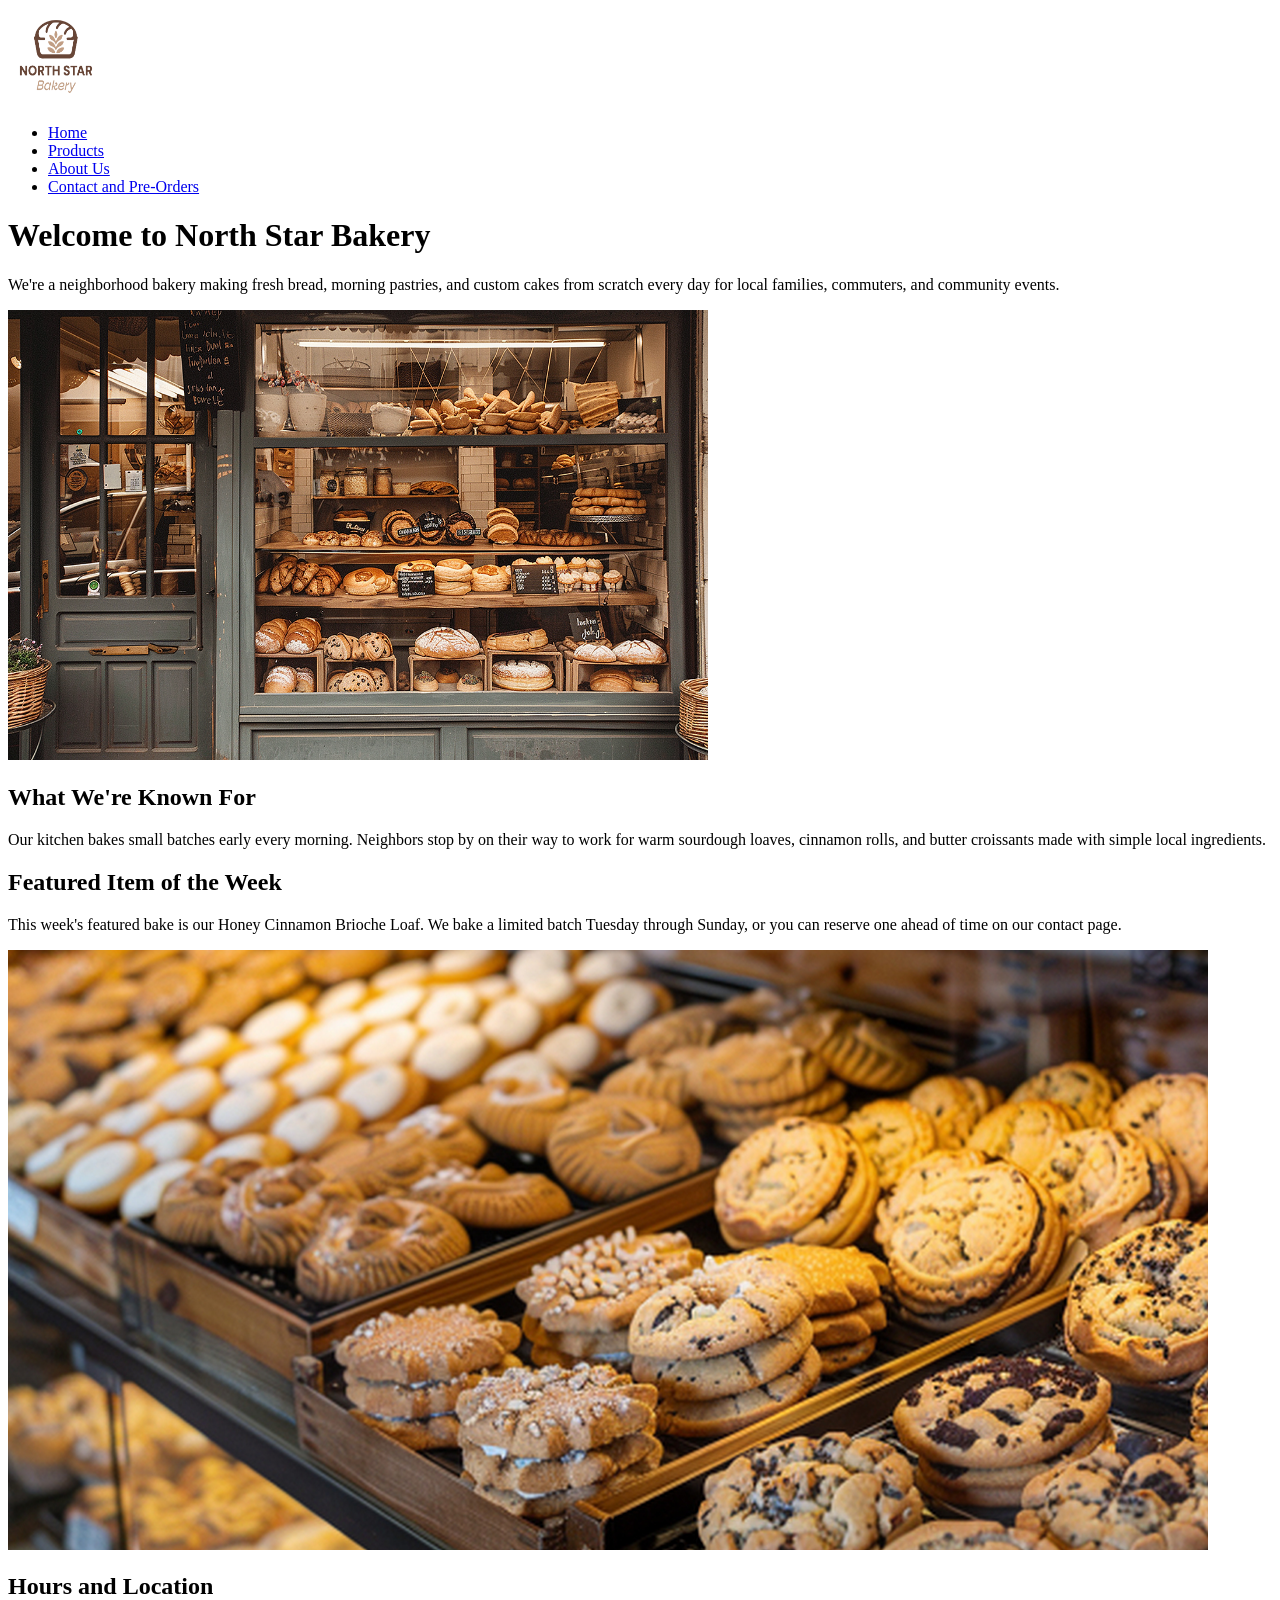
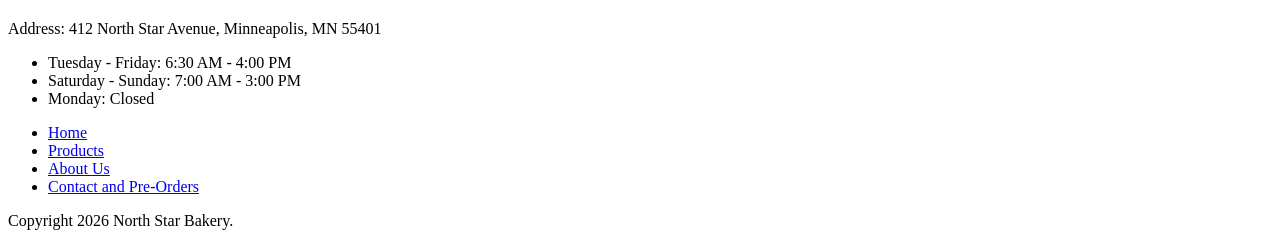
==== index.html @ 4a110f79 "Add HTML pages and bakery media files from Task 2" ====
<!DOCTYPE html>
<html lang="en">
<head>
  <meta charset="UTF-8">
  <meta name="viewport" content="width=device-width, initial-scale=1.0">
  <title>North Star Bakery - Home</title>
</head>
<body>
  <header>
    <img src="bakery-logo.png" alt="North Star Bakery logo with a star and wheat icon" width="96" height="96">
    <nav aria-label="Primary">
      <ul>
        <li><a href="index.html" aria-current="page">Home</a></li>
        <li><a href="products.html">Products</a></li>
        <li><a href="about.html">About Us</a></li>
        <li><a href="contact.html">Contact and Pre-Orders</a></li>
      </ul>
    </nav>
  </header>

  <main>
    <h1>Welcome to North Star Bakery</h1>
    <p>We're a neighborhood bakery making fresh bread, morning pastries, and custom cakes from scratch every day for local families, commuters, and community events.</p>

    <img src="bakery-storefront.jpg" alt="Front entrance of North Star Bakery with fresh bread in the window" width="700" height="450">

      <section>
        <h2>What We're Known For</h2>
        <p>Our kitchen bakes small batches early every morning. Neighbors stop by on their way to work for warm sourdough loaves, cinnamon rolls, and butter croissants made with simple local ingredients.</p>
      </section>

      <section>
        <h2>Featured Item of the Week</h2>
        <p>This week's featured bake is our Honey Cinnamon Brioche Loaf. We bake a limited batch Tuesday through Sunday, or you can reserve one ahead of time on our contact page.</p>
        <picture>
          <source srcset="bakery-feature-large.jpg" media="(min-width: 768px)">
          <img src="bakery-feature-small.jpg" alt="Freshly baked honey cinnamon brioche loaf cooling on a rack">
        </picture>
      </section>

      <section>
        <h2>Hours and Location</h2>
        <p>Address: 412 North Star Avenue, Minneapolis, MN 55401</p>
        <ul>
          <li>Tuesday - Friday: 6:30 AM - 4:00 PM</li>
          <li>Saturday - Sunday: 7:00 AM - 3:00 PM</li>
          <li>Monday: Closed</li>
        </ul>
      </section>
  </main>

  <footer>
    <nav aria-label="Footer">
      <ul>
        <li><a href="index.html">Home</a></li>
        <li><a href="products.html">Products</a></li>
        <li><a href="about.html">About Us</a></li>
        <li><a href="contact.html">Contact and Pre-Orders</a></li>
      </ul>
    </nav>
    <p>Copyright 2026 North Star Bakery.</p>
  </footer>
</body>
</html>
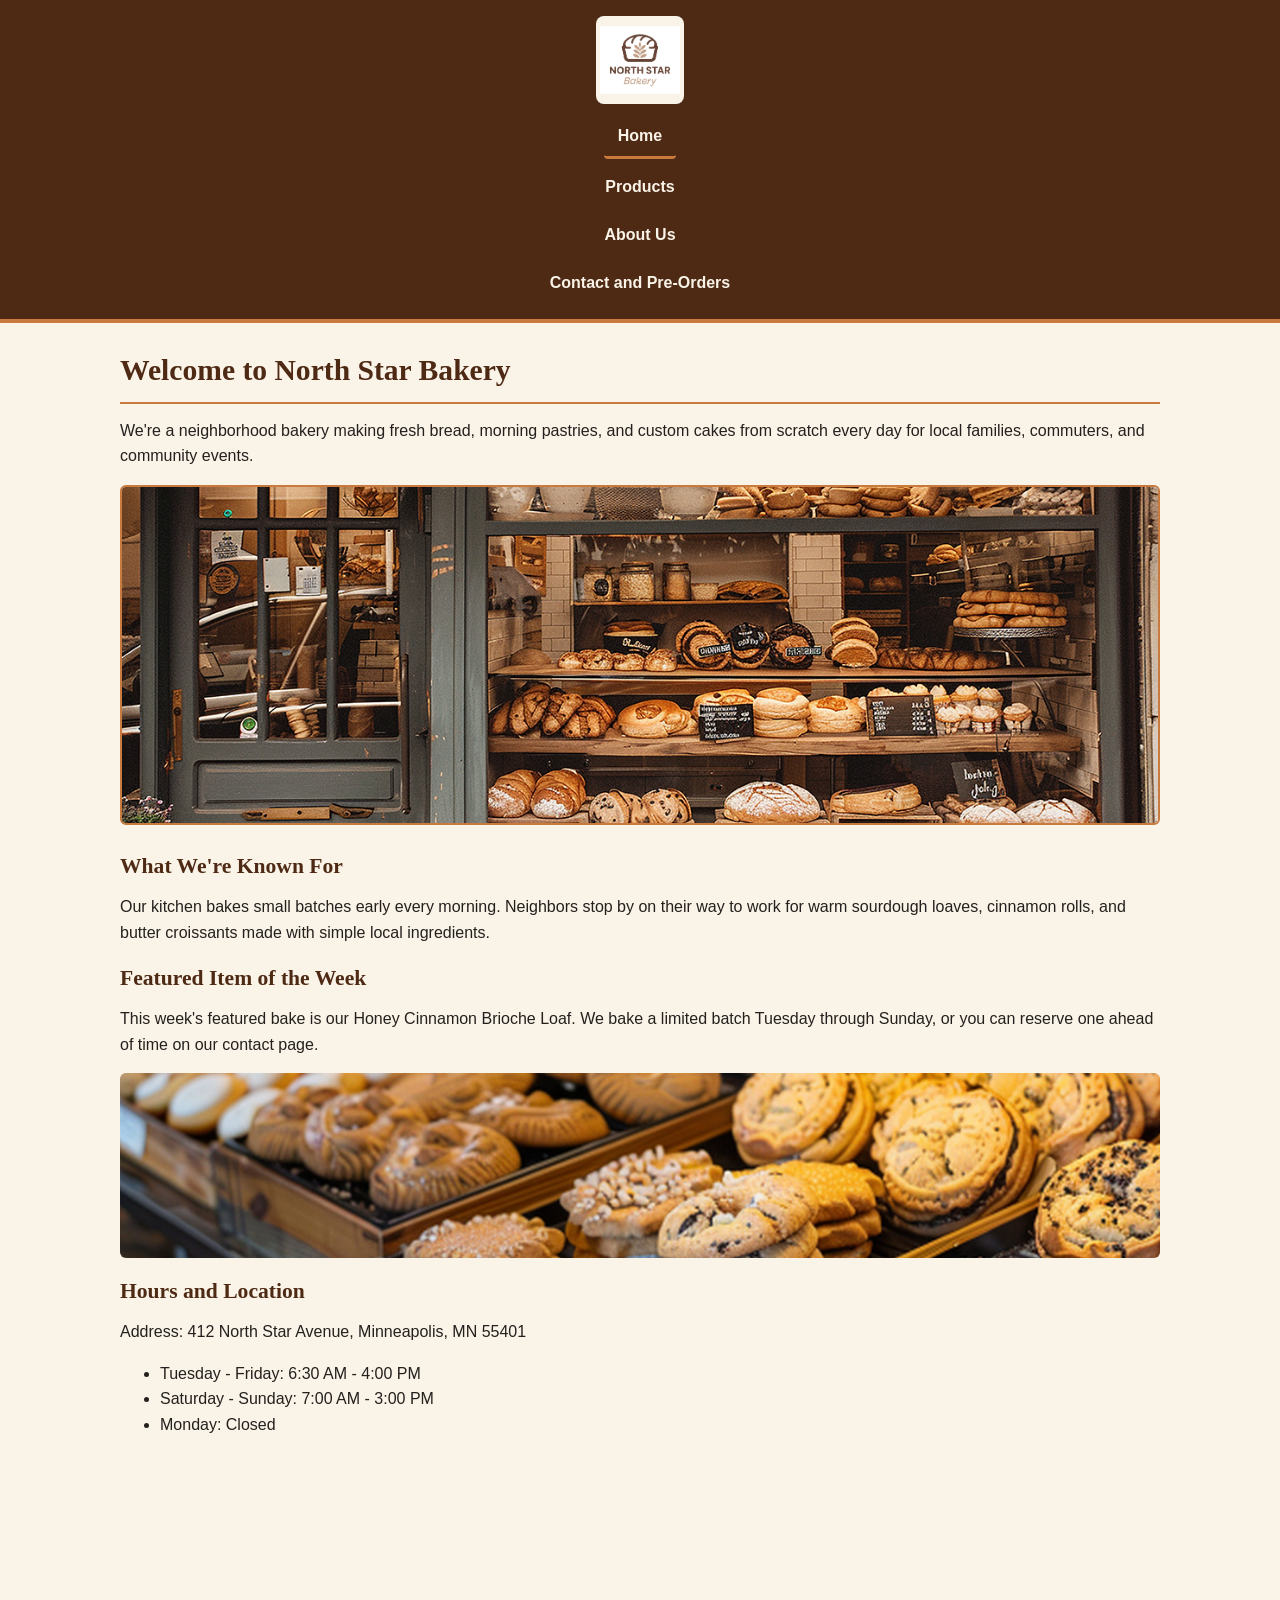
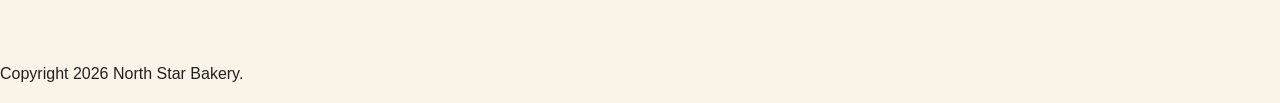
==== commit 329c873e: "Add external styles.css and link to HTML pages" ====
--- a/index.html
+++ b/index.html
@@ -4,6 +4,7 @@
   <meta charset="UTF-8">
   <meta name="viewport" content="width=device-width, initial-scale=1.0">
   <title>North Star Bakery - Home</title>
+  <link rel="stylesheet" href="styles.css">
 </head>
 <body>
   <header>
@@ -22,8 +23,9 @@
     <h1>Welcome to North Star Bakery</h1>
     <p>We're a neighborhood bakery making fresh bread, morning pastries, and custom cakes from scratch every day for local families, commuters, and community events.</p>
 
-    <img src="bakery-storefront.jpg" alt="Front entrance of North Star Bakery with fresh bread in the window" width="700" height="450">
+    <img class="hero-image" src="bakery-storefront.jpg" alt="Front entrance of North Star Bakery with fresh bread in the window" width="700" height="450">
 
+    <div class="section-grid">
       <section>
         <h2>What We're Known For</h2>
         <p>Our kitchen bakes small batches early every morning. Neighbors stop by on their way to work for warm sourdough loaves, cinnamon rolls, and butter croissants made with simple local ingredients.</p>
@@ -47,6 +49,7 @@
           <li>Monday: Closed</li>
         </ul>
       </section>
+    </div>
   </main>
 
   <footer>
--- a/styles.css
+++ b/styles.css
@@ -0,0 +1,153 @@
+/* North Star Bakery stylesheet */
+
+* {
+  box-sizing: border-box;
+}
+
+body {
+  margin: 0;
+  padding: 0;
+  min-height: 100vh;
+  display: flex;
+  flex-direction: column;
+  background-color: #FAF3E8;
+  color: #24201D;
+  font-family: Arial, sans-serif;
+  font-size: 16px;
+  line-height: 1.6;
+}
+
+/* header and navigation */
+header {
+  background-color: #4E2A14;
+  color: #FAF3E8;
+  padding: 1rem 1.25rem;
+  border-bottom: 4px solid #C97A3E;
+  display: flex;
+  flex-direction: column;
+  align-items: center;
+  gap: 0.75rem;
+}
+
+header img {
+  width: 88px;
+  height: 88px;
+  object-fit: contain;
+  border-radius: 8px;
+  background-color: #FAF3E8;
+  padding: 4px;
+  margin-bottom: 0;
+}
+
+nav ul {
+  list-style: none;
+  margin: 0;
+  padding: 0;
+  display: flex;
+  flex-direction: column;
+  align-items: center;
+  gap: 0.5rem;
+}
+
+nav a {
+  color: #FAF3E8;
+  text-decoration: none;
+  font-weight: bold;
+  padding: 0.45rem 0.85rem;
+  border-radius: 4px;
+  display: inline-block;
+}
+
+nav a:hover,
+nav a:focus {
+  background-color: #C97A3E;
+  color: #24201D;
+}
+
+nav a[aria-current="page"] {
+  border-bottom: 3px solid #C97A3E;
+}
+
+/* main page area */
+main {
+  flex: 1;
+  width: 100%;
+  max-width: 1080px;
+  margin: 0 auto;
+  padding: 1.5rem 1.25rem;
+}
+
+h1,
+h2,
+legend {
+  font-family: Georgia, serif;
+  color: #4E2A14;
+  margin-top: 0;
+}
+
+h1 {
+  font-size: 1.85rem;
+  border-bottom: 2px solid #C97A3E;
+  padding-bottom: 0.5rem;
+  margin-bottom: 0.85rem;
+}
+
+h2 {
+  font-size: 1.35rem;
+  margin-bottom: 0.65rem;
+}
+
+p {
+  margin-top: 0;
+  margin-bottom: 1rem;
+}
+
+/* images and video */
+img,
+video {
+  max-width: 100%;
+  height: auto;
+  border-radius: 6px;
+  display: block;
+  margin-bottom: 1rem;
+}
+
+.hero-image {
+  width: 100%;
+  height: 340px;
+  object-fit: cover;
+  border: 2px solid #C97A3E;
+  margin-bottom: 1.5rem;
+}
+
+.section-grid img {
+  width: 100%;
+  height: 185px;
+  object-fit: cover;
+}
+
+figure {
+  margin: 1rem 0;
+  padding: 0.75rem;
+  background-color: #FAF3E8;
+  border: 1px solid #C97A3E;
+  border-radius: 6px;
+}
+
+figure img {
+  margin-bottom: 0.5rem;
+}
+
+figcaption {
+  font-size: 0.92rem;
+  font-weight: bold;
+  color: #4E2A14;
+}
+
+video {
+  width: 100%;
+  max-width: 720px;
+  border: 2px solid #C97A3E;
+  margin-top: 0.75rem;
+}
+
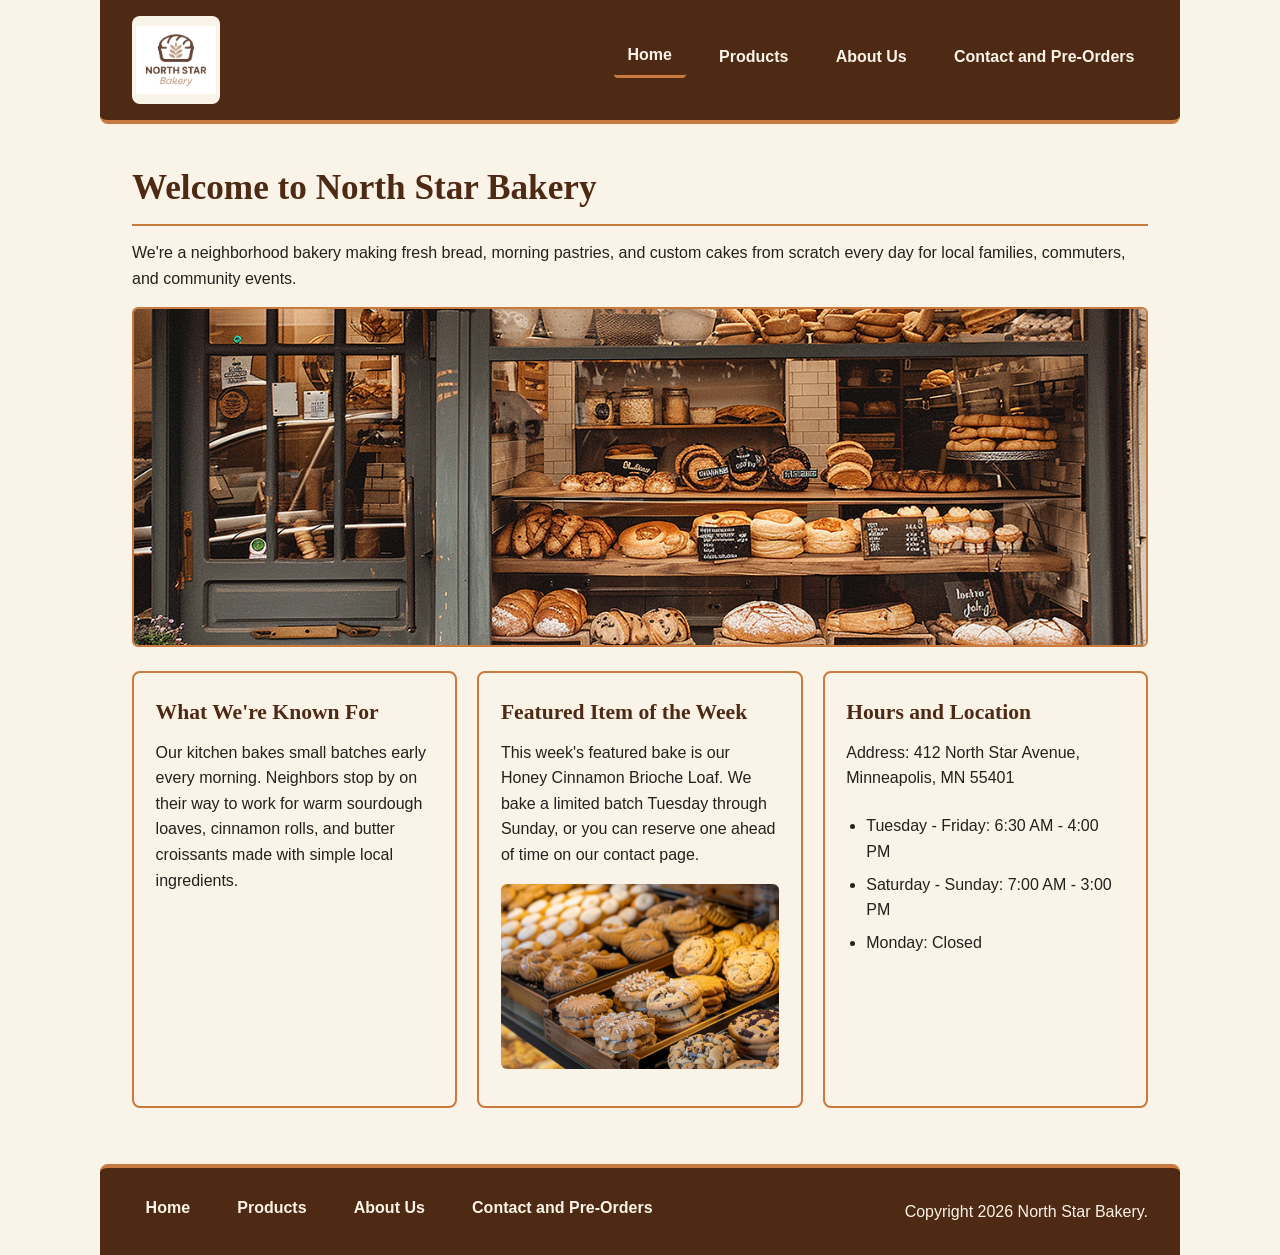
==== commit d0a233e2: "Add script.js with product category filter and saved pre-order list" ====
--- a/index.html
+++ b/index.html
@@ -5,6 +5,7 @@
   <meta name="viewport" content="width=device-width, initial-scale=1.0">
   <title>North Star Bakery - Home</title>
   <link rel="stylesheet" href="styles.css">
+  <script src="script.js" defer></script>
 </head>
 <body>
   <header>
--- a/styles.css
+++ b/styles.css
@@ -151,3 +151,272 @@
   margin-top: 0.75rem;
 }
 
+/* section cards */
+.section-grid {
+  display: flex;
+  flex-direction: column;
+  gap: 1.25rem;
+  margin-top: 1.25rem;
+  margin-bottom: 1.25rem;
+}
+
+section {
+  background-color: #FAF3E8;
+  border: 2px solid #C97A3E;
+  border-radius: 8px;
+  padding: 1.35rem;
+  margin-bottom: 1.25rem;
+}
+
+.section-grid section {
+  margin-bottom: 0;
+  display: flex;
+  flex-direction: column;
+}
+
+ul {
+  padding-left: 1.25rem;
+  margin-top: 0.4rem;
+  margin-bottom: 0;
+}
+
+li {
+  margin-bottom: 0.45rem;
+}
+
+/* contact and pre-order form */
+form {
+  display: flex;
+  flex-direction: column;
+  gap: 1rem;
+}
+
+fieldset {
+  border: 2px solid #4E2A14;
+  border-radius: 6px;
+  padding: 1.1rem;
+  margin: 0;
+  display: flex;
+  flex-direction: column;
+  gap: 0.55rem;
+}
+
+legend {
+  font-size: 1.15rem;
+  font-weight: bold;
+  padding: 0 0.5rem;
+}
+
+label {
+  font-weight: bold;
+  color: #24201D;
+  margin-top: 0.2rem;
+}
+
+input,
+select,
+textarea {
+  font-family: Arial, sans-serif;
+  font-size: 1rem;
+  color: #24201D;
+  background-color: #FAF3E8;
+  border: 1px solid #4E2A14;
+  border-radius: 4px;
+  padding: 0.6rem;
+  width: 100%;
+}
+
+button[type="submit"] {
+  background-color: #4E2A14;
+  color: #FAF3E8;
+  font-family: Arial, sans-serif;
+  font-size: 1rem;
+  font-weight: bold;
+  padding: 0.75rem 1.5rem;
+  border: 2px solid #4E2A14;
+  border-radius: 6px;
+  cursor: pointer;
+  align-self: flex-start;
+}
+
+button[type="submit"]:hover,
+button[type="submit"]:focus {
+  background-color: #C97A3E;
+  color: #24201D;
+  border-color: #4E2A14;
+}
+
+footer {
+  background-color: #4E2A14;
+  color: #FAF3E8;
+  padding: 1.25rem;
+  margin-top: auto;
+  border-top: 4px solid #C97A3E;
+  display: flex;
+  flex-direction: column;
+  align-items: center;
+  gap: 0.75rem;
+  text-align: center;
+}
+
+footer p {
+  margin: 0;
+}
+
+/* desktop layout */
+@media (min-width: 768px) {
+  header {
+    flex-direction: row;
+    justify-content: space-between;
+    max-width: 1080px;
+    width: 100%;
+    margin: 0 auto;
+    padding: 1rem 2rem;
+    border-radius: 0 0 8px 8px;
+  }
+
+  nav ul {
+    flex-direction: row;
+    gap: 1.25rem;
+  }
+
+  main {
+    padding: 2.25rem 2rem;
+  }
+
+  h1 {
+    font-size: 2.2rem;
+  }
+
+  .section-grid {
+    flex-direction: row;
+    flex-wrap: wrap;
+    align-items: stretch;
+  }
+
+  .section-grid section {
+    flex: 1 1 300px;
+  }
+
+  .section-grid section.form-card {
+    flex: 2 1 560px;
+  }
+
+  footer {
+    flex-direction: row;
+    justify-content: space-between;
+    max-width: 1080px;
+    width: 100%;
+    margin: auto auto 0 auto;
+    padding: 1.25rem 2rem;
+    border-radius: 8px 8px 0 0;
+  }
+}
+
+/* interactive menu filter and saved pre-order panel */
+.interactive-panel {
+  background-color: #FAF3E8;
+  border: 2px solid #4E2A14;
+  border-radius: 8px;
+  padding: 1.25rem;
+  margin-bottom: 1.5rem;
+}
+
+.filter-controls {
+  display: flex;
+  flex-wrap: wrap;
+  gap: 0.6rem;
+  margin-top: 0.75rem;
+  margin-bottom: 0.75rem;
+}
+
+.filter-btn,
+.save-item-btn,
+.secondary-btn {
+  background-color: #FAF3E8;
+  color: #4E2A14;
+  font-family: Arial, sans-serif;
+  font-size: 0.95rem;
+  font-weight: bold;
+  padding: 0.5rem 0.95rem;
+  border: 2px solid #4E2A14;
+  border-radius: 6px;
+  cursor: pointer;
+}
+
+.filter-btn:hover,
+.filter-btn:focus,
+.save-item-btn:hover,
+.save-item-btn:focus,
+.secondary-btn:hover,
+.secondary-btn:focus {
+  background-color: #C97A3E;
+  color: #24201D;
+}
+
+.filter-btn.active-filter,
+.save-item-btn.saved-active {
+  background-color: #4E2A14;
+  color: #FAF3E8;
+  border-color: #4E2A14;
+}
+
+.save-item-btn {
+  margin-top: 0.35rem;
+  margin-bottom: 0.5rem;
+  font-size: 0.88rem;
+  padding: 0.35rem 0.75rem;
+  display: inline-block;
+}
+
+.status-note {
+  font-weight: bold;
+  color: #4E2A14;
+  margin-bottom: 0.5rem;
+}
+
+.saved-summary-header {
+  display: flex;
+  flex-wrap: wrap;
+  justify-content: space-between;
+  align-items: center;
+  gap: 0.75rem;
+}
+
+.field-error {
+  display: none;
+  background-color: #4E2A14;
+  color: #FAF3E8;
+  border-left: 4px solid #C97A3E;
+  padding: 0.45rem 0.7rem;
+  border-radius: 4px;
+  font-size: 0.92rem;
+  font-weight: bold;
+  margin-top: 0.15rem;
+}
+
+.field-error.visible-error {
+  display: block;
+}
+
+input.input-invalid,
+select.input-invalid,
+textarea.input-invalid {
+  border: 2px solid #C97A3E;
+}
+
+.form-feedback-box {
+  display: none;
+  background-color: #FAF3E8;
+  border: 2px solid #4E2A14;
+  border-left: 6px solid #C97A3E;
+  padding: 0.9rem 1rem;
+  border-radius: 6px;
+  font-weight: bold;
+  color: #4E2A14;
+  margin-top: 0.5rem;
+}
+
+.form-feedback-box.visible-feedback {
+  display: block;
+}
